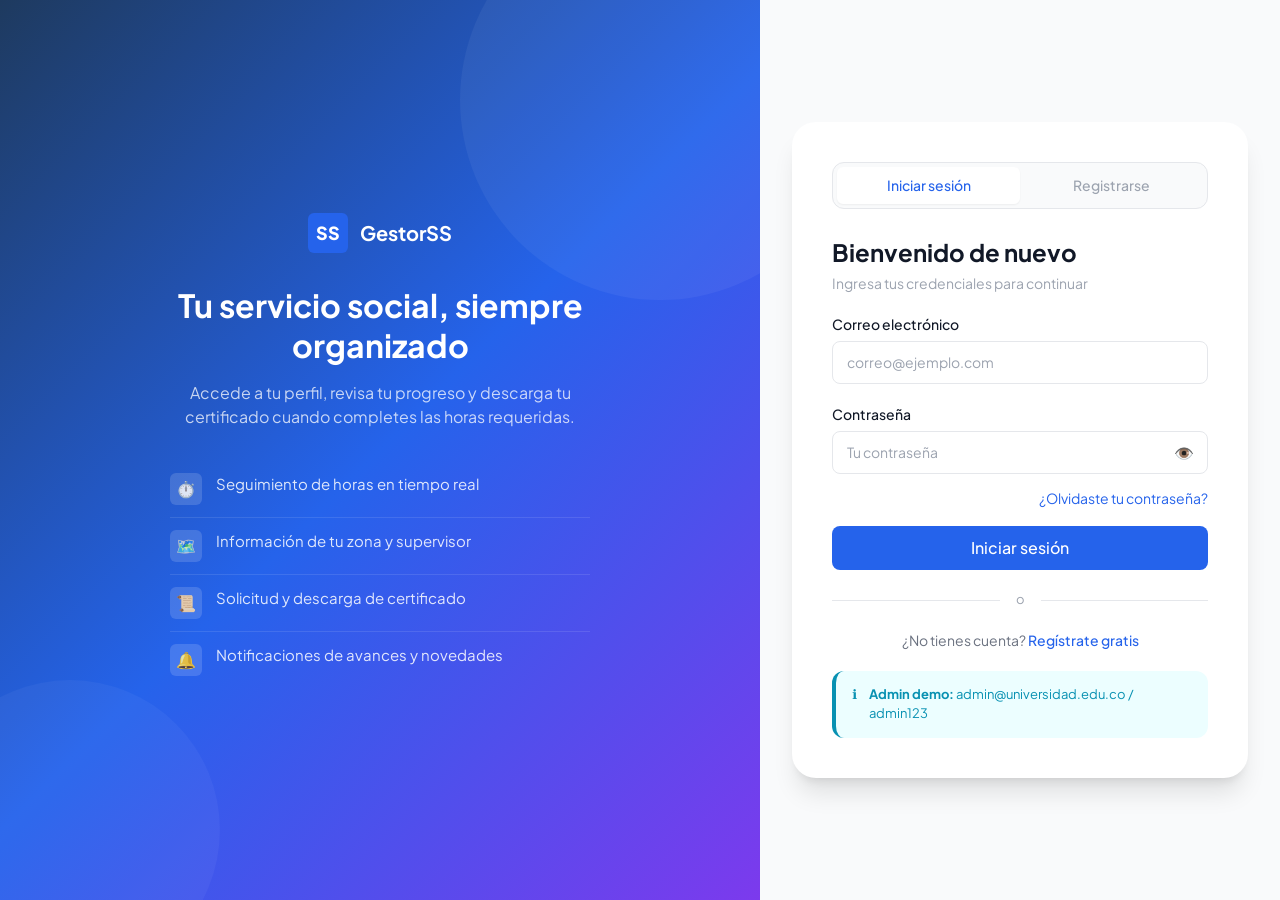
==== admin/index.html @ 43cc5d95 "v1.2" ====
<!DOCTYPE html>
<html lang="es">
<head>
  <meta charset="UTF-8" />
  <meta name="viewport" content="width=device-width, initial-scale=1.0" />
  <title>Administración — GestorSS</title>
  <link rel="preconnect" href="https://fonts.googleapis.com" />
  <link href="https://fonts.googleapis.com/css2?family=Plus+Jakarta+Sans:wght@400;500;600;700;800&display=swap" rel="stylesheet" />
  <link rel="stylesheet" href="../assets/css/styles.css" />
  <style>
    :root { --font: 'Plus Jakarta Sans', system-ui, sans-serif; }
    .sidebar-overlay { position:fixed;inset:0;background:rgba(0,0,0,.5);z-index:199;display:none; }
    .sidebar-overlay.active { display:block; }
    @keyframes slideUp { from{opacity:0;transform:translateY(12px);}to{opacity:1;transform:translateY(0);} }
    .fade-in { animation:slideUp .3s ease both; }
    .action-btns { display:flex;gap:.375rem;flex-wrap:wrap; }
  </style>
</head>
<body>

<div class="loading-overlay" id="loadingOverlay">
  <div style="text-align:center;">
    <div class="spinner spinner-lg" style="margin:0 auto 1rem;"></div>
    <div style="color:var(--text-secondary);font-size:.875rem;">Cargando panel...</div>
  </div>
</div>

<div class="app-layout">

  <!-- SIDEBAR -->
  <aside class="sidebar" id="sidebar">
    <div class="sidebar-brand">
      <div class="sidebar-logo">SS</div>
      <span class="sidebar-brand-name">GestorSS Admin</span>
    </div>
    <nav class="sidebar-nav">
      <div class="nav-section-label">Panel</div>
      <ul>
        <li class="nav-item active" id="nav-dashboard"><a href="#" onclick="showSection('dashboard');return false;"><span class="nav-icon">📊</span>Dashboard</a></li>
        <li class="nav-item" id="nav-students"><a href="#" onclick="showSection('students');return false;"><span class="nav-icon">👥</span>Estudiantes</a></li>
        <li class="nav-item" id="nav-hours"><a href="#" onclick="showSection('hours');return false;"><span class="nav-icon">⏱️</span>Horas de Servicio</a></li>
        <li class="nav-item" id="nav-zones"><a href="#" onclick="showSection('zones');return false;"><span class="nav-icon">🗺️</span>Zonas</a></li>
        <li class="nav-item" id="nav-certificates"><a href="#" onclick="showSection('certificates');return false;"><span class="nav-icon">📜</span>Certificados</a></li>
        <div class="nav-section-label" style="margin-top:.75rem;">Sistema</div>
        <li class="nav-item" id="nav-notifications"><a href="#" onclick="showSection('notifications');return false;"><span class="nav-icon">🔔</span>Notificaciones<span class="notif-badge" id="sidebarNotifBadge" style="position:relative;top:auto;right:auto;margin-left:auto;display:none;"></span></a></li>
        <li class="nav-item"><button onclick="handleLogout()"><span class="nav-icon">🚪</span>Cerrar sesión</button></li>
      </ul>
    </nav>
    <div class="sidebar-footer">
      <div class="sidebar-user">
        <div class="sidebar-avatar" id="sidebarAvatar">A</div>
        <div>
          <div class="sidebar-user-name" id="sidebarName">Admin</div>
          <div class="sidebar-user-role">Administrador</div>
        </div>
      </div>
    </div>
  </aside>
  <div class="sidebar-overlay" id="sidebarOverlay" onclick="closeSidebar()"></div>

  <!-- MAIN -->
  <div class="main-content">
    <header class="topbar">
      <button class="sidebar-toggle" onclick="toggleSidebar()">☰</button>
      <span class="topbar-title" id="topbarTitle">Dashboard</span>
      <div class="topbar-actions">
        <div class="relative" id="notifWrapper">
          <button class="notif-btn" onclick="toggleNotifDropdown()">
            🔔
            <span class="notif-badge hidden" id="topbarNotifBadge">0</span>
          </button>
          <div class="notif-dropdown" id="notifDropdown">
            <div class="notif-header">
              <span style="font-weight:600;">Notificaciones</span>
              <button class="btn btn-ghost btn-sm" onclick="markAllRead()">Marcar leídas</button>
            </div>
            <div class="notif-list" id="notifList"><div class="notif-empty">Cargando...</div></div>
            <div class="notif-footer">
              <a href="#" class="text-sm text-primary" onclick="showSection('notifications');closeNotifDropdown();return false;">Ver todas</a>
            </div>
          </div>
        </div>
        <div style="display:flex;align-items:center;gap:.5rem;">
          <div class="avatar" id="topbarAvatar">A</div>
          <span style="font-size:.875rem;font-weight:500;" id="topbarName">Admin</span>
        </div>
      </div>
    </header>

    <main class="page-content">

      <!-- ═══════════ DASHBOARD ═══════════ -->
      <div id="section-dashboard" class="section-content">
        <div class="page-header fade-in">
          <h1 class="page-title">Dashboard</h1>
          <p class="page-subtitle">Resumen general del sistema de servicio social</p>
        </div>
        <div class="grid-4 fade-in" style="margin-bottom:1.5rem;">
          <div class="stat-card"><div class="stat-icon blue">👥</div><div><div class="stat-value" id="st-total">—</div><div class="stat-label">Estudiantes totales</div></div></div>
          <div class="stat-card"><div class="stat-icon yellow">⏳</div><div><div class="stat-value" id="st-active">—</div><div class="stat-label">En progreso</div></div></div>
          <div class="stat-card"><div class="stat-icon green">✅</div><div><div class="stat-value" id="st-completed">—</div><div class="stat-label">Completados</div></div></div>
          <div class="stat-card"><div class="stat-icon red">📜</div><div><div class="stat-value" id="st-pending">—</div><div class="stat-label">Cert. pendientes</div></div></div>
        </div>
        <div class="grid-2" style="margin-bottom:1.5rem;">
          <div class="stat-card" style="grid-column:1/-1;">
            <div class="stat-icon purple">⏱️</div>
            <div><div class="stat-value" id="st-hours">—</div><div class="stat-label">Total horas registradas en el sistema</div></div>
          </div>
        </div>
        <!-- Recent students -->
        <div class="card fade-in">
          <div class="card-header">
            <span class="card-title">Estudiantes recientes</span>
            <a href="#" class="btn btn-ghost btn-sm" onclick="showSection('students');return false;">Ver todos →</a>
          </div>
          <div class="card-body" style="padding:0;">
            <div class="table-wrapper" style="box-shadow:none;border:none;border-radius:0;">
              <table class="table">
                <thead><tr><th>Nombre</th><th>Código</th><th>Carrera</th><th>Estado</th><th>Progreso</th><th>Acciones</th></tr></thead>
                <tbody id="dashStudentsBody"><tr><td colspan="6" class="table-empty">Cargando...</td></tr></tbody>
              </table>
            </div>
          </div>
        </div>
      </div>

      <!-- ═══════════ STUDENTS ═══════════ -->
      <div id="section-students" class="section-content hidden">
        <div class="page-header" style="display:flex;align-items:flex-start;justify-content:space-between;">
          <div><h1 class="page-title">Estudiantes</h1><p class="page-subtitle">Gestión completa de estudiantes inscritos</p></div>
          <button class="btn btn-primary" onclick="openStudentModal()">+ Nuevo estudiante</button>
        </div>
        <div class="card" style="margin-bottom:1rem;">
          <div class="card-body" style="padding:1rem;">
            <div class="filter-bar">
              <div class="search-input input-group">
                <input type="text" id="studentSearch" class="form-control" placeholder="Buscar por nombre, email, código..." oninput="filterStudents()" />
                <button class="btn btn-secondary" onclick="loadStudents()">🔍</button>
              </div>
              <select class="form-control filter-select" id="studentStatus" onchange="filterStudents()">
                <option value="">Todos los estados</option>
                <option value="active">Activos</option>
                <option value="completed">Completados</option>
                <option value="suspended">Suspendidos</option>
              </select>
            </div>
          </div>
        </div>
        <div class="table-wrapper">
          <table class="table">
            <thead><tr><th>Nombre</th><th>Email</th><th>Código</th><th>Carrera</th><th>Estado</th><th>Progreso</th><th>Zona</th><th>Acciones</th></tr></thead>
            <tbody id="studentsTableBody"><tr><td colspan="8" class="table-empty">Cargando...</td></tr></tbody>
          </table>
        </div>
      </div>

      <!-- ═══════════ HOURS ═══════════ -->
      <div id="section-hours" class="section-content hidden">
        <div class="page-header" style="display:flex;align-items:flex-start;justify-content:space-between;">
          <div><h1 class="page-title">Horas de Servicio</h1><p class="page-subtitle">Registro y gestión de jornadas de servicio social</p></div>
          <button class="btn btn-primary" onclick="openHoursModal()">+ Registrar horas</button>
        </div>
        <div class="card" style="margin-bottom:1rem;">
          <div class="card-body" style="padding:1rem;">
            <div class="filter-bar">
              <select class="form-control filter-select" id="hoursStudentFilter" onchange="loadHours()">
                <option value="">Todos los estudiantes</option>
              </select>
              <input type="date" id="hoursFrom" class="form-control" style="max-width:160px;" onchange="loadHours()" />
              <input type="date" id="hoursTo" class="form-control" style="max-width:160px;" onchange="loadHours()" />
              <button class="btn btn-secondary" onclick="clearHoursFilter()">Limpiar</button>
              <div style="margin-left:auto;font-weight:600;" id="hoursTotalLabel"></div>
            </div>
          </div>
        </div>
        <div class="table-wrapper">
          <table class="table">
            <thead><tr><th>Estudiante</th><th>Fecha</th><th>Horas</th><th>Observación</th><th>Registrado por</th><th>Fecha reg.</th><th>Acciones</th></tr></thead>
            <tbody id="hoursTableBody"><tr><td colspan="7" class="table-empty">Cargando...</td></tr></tbody>
          </table>
        </div>
      </div>

      <!-- ═══════════ ZONES ═══════════ -->
      <div id="section-zones" class="section-content hidden">
        <div class="page-header" style="display:flex;align-items:flex-start;justify-content:space-between;">
          <div><h1 class="page-title">Zonas de Servicio</h1><p class="page-subtitle">Centros de servicio social y asignación de estudiantes</p></div>
          <div style="display:flex;gap:.75rem;">
            <button class="btn btn-secondary" onclick="openAssignZoneModal()">📍 Asignar zona</button>
            <button class="btn btn-primary" onclick="openZoneModal()">+ Nueva zona</button>
          </div>
        </div>
        <div id="zonesGrid" class="grid-2" style="gap:1rem;"></div>
      </div>

      <!-- ═══════════ CERTIFICATES ═══════════ -->
      <div id="section-certificates" class="section-content hidden">
        <div class="page-header">
          <h1 class="page-title">Certificados</h1>
          <p class="page-subtitle">Gestión de solicitudes y carga de certificados</p>
        </div>
        <div class="tabs" style="margin-bottom:1.5rem;">
          <button class="tab-btn active" onclick="switchCertTab('requests',this)">Solicitudes pendientes</button>
          <button class="tab-btn" onclick="switchCertTab('all-requests',this)">Todas las solicitudes</button>
          <button class="tab-btn" onclick="switchCertTab('uploaded',this)">Certificados subidos</button>
        </div>
        <div id="cert-tab-requests" class="cert-tab">
          <div class="table-wrapper">
            <table class="table">
              <thead><tr><th>Estudiante</th><th>Código</th><th>Horas</th><th>Solicitado</th><th>Estado</th><th>Acciones</th></tr></thead>
              <tbody id="pendingCertBody"><tr><td colspan="6" class="table-empty">Cargando...</td></tr></tbody>
            </table>
          </div>
        </div>
        <div id="cert-tab-all-requests" class="cert-tab hidden">
          <div class="table-wrapper">
            <table class="table">
              <thead><tr><th>Estudiante</th><th>Código</th><th>Solicitado</th><th>Estado</th><th>Revisado por</th><th>Notas</th></tr></thead>
              <tbody id="allCertBody"><tr><td colspan="6" class="table-empty">Cargando...</td></tr></tbody>
            </table>
          </div>
        </div>
        <div id="cert-tab-uploaded" class="cert-tab hidden">
          <div style="margin-bottom:1rem;display:flex;justify-content:flex-end;">
            <button class="btn btn-primary" onclick="openUploadCertModal()">⬆ Subir certificado</button>
          </div>
          <div class="table-wrapper">
            <table class="table">
              <thead><tr><th>Estudiante</th><th>Código</th><th>Subido</th><th>Por</th><th>Notas</th><th>Acciones</th></tr></thead>
              <tbody id="uploadedCertBody"><tr><td colspan="6" class="table-empty">Cargando...</td></tr></tbody>
            </table>
          </div>
        </div>
      </div>

      <!-- ═══════════ NOTIFICATIONS ═══════════ -->
      <div id="section-notifications" class="section-content hidden">
        <div class="page-header" style="display:flex;align-items:center;justify-content:space-between;">
          <div><h1 class="page-title">Notificaciones</h1><p class="page-subtitle">Tus alertas y avisos del sistema</p></div>
          <button class="btn btn-secondary" onclick="markAllRead()">✓ Marcar todas leídas</button>
        </div>
        <div class="card"><div class="card-body" style="padding:0;" id="allNotifList"><div class="notif-empty">Cargando...</div></div></div>
      </div>

    </main>
  </div>
</div>

<!-- ═══════════ MODALS ═══════════ -->

<!-- Student Modal -->
<div class="modal-overlay" id="studentModal">
  <div class="modal modal-lg">
    <div class="modal-header">
      <span class="modal-title" id="studentModalTitle">Nuevo estudiante</span>
      <button class="modal-close" onclick="closeModal('studentModal')">✕</button>
    </div>
    <div class="modal-body">
      <form id="studentForm" onsubmit="submitStudentForm(event)">
        <input type="hidden" id="studentId" />
        <div class="grid-2">
          <div class="form-group">
            <label class="form-label">Nombre completo *</label>
            <input type="text" id="stuName" class="form-control" required />
          </div>
          <div class="form-group">
            <label class="form-label">Código de matrícula *</label>
            <input type="text" id="stuCode" class="form-control" required />
          </div>
        </div>
        <div class="form-group">
          <label class="form-label">Correo electrónico *</label>
          <input type="email" id="stuEmail" class="form-control" required />
        </div>
        <div class="form-group">
          <label class="form-label">Contraseña <span id="passHint" style="color:var(--text-muted);font-size:.8125rem;">(requerida)</span></label>
          <input type="password" id="stuPassword" class="form-control" placeholder="Mínimo 6 caracteres" />
        </div>
        <div class="grid-2">
          <div class="form-group">
            <label class="form-label">Carrera *</label>
            <input type="text" id="stuCareer" class="form-control" required />
          </div>
          <div class="form-group">
            <label class="form-label">Semestre</label>
            <select id="stuSemester" class="form-control">
              <option value="1">1</option><option value="2">2</option><option value="3">3</option>
              <option value="4">4</option><option value="5">5</option><option value="6">6</option>
              <option value="7">7</option><option value="8">8</option><option value="9">9</option>
              <option value="10">10</option>
            </select>
          </div>
        </div>
        <div class="grid-2">
          <div class="form-group">
            <label class="form-label">Horas requeridas</label>
            <input type="number" id="stuHours" class="form-control" value="480" min="1" />
          </div>
          <div class="form-group">
            <label class="form-label">Estado</label>
            <select id="stuStatus" class="form-control">
              <option value="active">Activo</option>
              <option value="completed">Completado</option>
              <option value="suspended">Suspendido</option>
            </select>
          </div>
        </div>
        <div class="grid-2">
          <div class="form-group">
            <label class="form-label">Fecha de inicio</label>
            <input type="date" id="stuStartDate" class="form-control" />
          </div>
          <div class="form-group">
            <label class="form-label">Fecha de fin</label>
            <input type="date" id="stuEndDate" class="form-control" />
          </div>
        </div>
      </form>
      <div id="studentFormError" class="alert alert-danger hidden" style="margin-top:.75rem;"></div>
    </div>
    <div class="modal-footer">
      <button class="btn btn-secondary" onclick="closeModal('studentModal')">Cancelar</button>
      <button class="btn btn-primary" onclick="document.getElementById('studentForm').requestSubmit()" id="studentSaveBtn">Guardar</button>
    </div>
  </div>
</div>

<!-- Delete Confirm Modal -->
<div class="modal-overlay" id="confirmModal">
  <div class="modal modal-sm">
    <div class="modal-header">
      <span class="modal-title">Confirmar acción</span>
      <button class="modal-close" onclick="closeModal('confirmModal')">✕</button>
    </div>
    <div class="modal-body">
      <p id="confirmMessage">¿Estás seguro?</p>
    </div>
    <div class="modal-footer">
      <button class="btn btn-secondary" onclick="closeModal('confirmModal')">Cancelar</button>
      <button class="btn btn-danger" id="confirmBtn">Confirmar</button>
    </div>
  </div>
</div>

<!-- Hours Modal -->
<div class="modal-overlay" id="hoursModal">
  <div class="modal">
    <div class="modal-header">
      <span class="modal-title" id="hoursModalTitle">Registrar horas</span>
      <button class="modal-close" onclick="closeModal('hoursModal')">✕</button>
    </div>
    <div class="modal-body">
      <form id="hoursForm" onsubmit="submitHoursForm(event)">
        <input type="hidden" id="hoursId" />
        <div class="form-group">
          <label class="form-label">Estudiante *</label>
          <select id="hoursStudentSel" class="form-control" required></select>
        </div>
        <div class="grid-2">
          <div class="form-group">
            <label class="form-label">Fecha de servicio *</label>
            <input type="date" id="hoursDate" class="form-control" required />
          </div>
          <div class="form-group">
            <label class="form-label">Horas *</label>
            <input type="number" id="hoursAmount" class="form-control" step="0.5" min="0.5" max="24" placeholder="Ej: 8" required />
          </div>
        </div>
        <div class="form-group">
          <label class="form-label">Observación</label>
          <textarea id="hoursObs" class="form-control" rows="3" placeholder="Descripción de las actividades realizadas..."></textarea>
        </div>
      </form>
      <div id="hoursFormError" class="alert alert-danger hidden" style="margin-top:.75rem;"></div>
    </div>
    <div class="modal-footer">
      <button class="btn btn-secondary" onclick="closeModal('hoursModal')">Cancelar</button>
      <button class="btn btn-primary" onclick="document.getElementById('hoursForm').requestSubmit()" id="hoursSaveBtn">Guardar</button>
    </div>
  </div>
</div>

<!-- Zone Modal -->
<div class="modal-overlay" id="zoneModal">
  <div class="modal">
    <div class="modal-header">
      <span class="modal-title" id="zoneModalTitle">Nueva zona</span>
      <button class="modal-close" onclick="closeModal('zoneModal')">✕</button>
    </div>
    <div class="modal-body">
      <form id="zoneForm" onsubmit="submitZoneForm(event)">
        <input type="hidden" id="zoneId" />
        <div class="form-group">
          <label class="form-label">Nombre de la zona *</label>
          <input type="text" id="zoneName" class="form-control" required />
        </div>
        <div class="form-group">
          <label class="form-label">Descripción</label>
          <textarea id="zoneDesc" class="form-control" rows="3"></textarea>
        </div>
        <div class="form-group">
          <label class="form-label">Supervisor</label>
          <input type="text" id="zoneSupervisor" class="form-control" placeholder="Nombre del supervisor responsable" />
        </div>
        <div class="form-group">
          <label class="form-label">Dirección</label>
          <input type="text" id="zoneAddress" class="form-control" />
        </div>
        <div class="form-group">
          <label class="form-label">Estado</label>
          <select id="zoneActive" class="form-control">
            <option value="1">Activa</option>
            <option value="0">Inactiva</option>
          </select>
        </div>
      </form>
    </div>
    <div class="modal-footer">
      <button class="btn btn-secondary" onclick="closeModal('zoneModal')">Cancelar</button>
      <button class="btn btn-primary" onclick="document.getElementById('zoneForm').requestSubmit()">Guardar</button>
    </div>
  </div>
</div>

<!-- Assign Zone Modal -->
<div class="modal-overlay" id="assignZoneModal">
  <div class="modal">
    <div class="modal-header">
      <span class="modal-title">Asignar zona a estudiante</span>
      <button class="modal-close" onclick="closeModal('assignZoneModal')">✕</button>
    </div>
    <div class="modal-body">
      <form id="assignZoneForm" onsubmit="submitAssignZone(event)">
        <div class="form-group">
          <label class="form-label">Estudiante *</label>
          <select id="assignStudentSel" class="form-control" required></select>
        </div>
        <div class="form-group">
          <label class="form-label">Zona *</label>
          <select id="assignZoneSel" class="form-control" required></select>
        </div>
        <div class="form-group">
          <label class="form-label">Notas (opcional)</label>
          <textarea id="assignNotes" class="form-control" rows="2" placeholder="Observaciones sobre la asignación..."></textarea>
        </div>
      </form>
    </div>
    <div class="modal-footer">
      <button class="btn btn-secondary" onclick="closeModal('assignZoneModal')">Cancelar</button>
      <button class="btn btn-primary" onclick="document.getElementById('assignZoneForm').requestSubmit()">Asignar</button>
    </div>
  </div>
</div>

<!-- Upload Certificate Modal -->
<div class="modal-overlay" id="uploadCertModal">
  <div class="modal">
    <div class="modal-header">
      <span class="modal-title">Subir certificado</span>
      <button class="modal-close" onclick="closeModal('uploadCertModal')">✕</button>
    </div>
    <div class="modal-body">
      <form id="uploadCertForm" onsubmit="submitUploadCert(event)">
        <div class="form-group">
          <label class="form-label">Estudiante *</label>
          <select id="uploadCertStudent" class="form-control" required></select>
        </div>
        <div class="form-group">
          <label class="form-label">Solicitud relacionada (opcional)</label>
          <select id="uploadCertRequest" class="form-control">
            <option value="">Sin solicitud</option>
          </select>
        </div>
        <div class="form-group">
          <label class="form-label">Archivo del certificado (PDF) *</label>
          <input type="file" id="uploadCertFile" class="form-control" accept=".pdf,.jpg,.png" required />
          <div class="form-hint">Formatos permitidos: PDF, JPG, PNG. Máximo 10MB.</div>
        </div>
        <div class="form-group">
          <label class="form-label">Notas</label>
          <textarea id="uploadCertNotes" class="form-control" rows="2" placeholder="Observaciones sobre el certificado..."></textarea>
        </div>
      </form>
      <div id="uploadCertError" class="alert alert-danger hidden" style="margin-top:.75rem;"></div>
    </div>
    <div class="modal-footer">
      <button class="btn btn-secondary" onclick="closeModal('uploadCertModal')">Cancelar</button>
      <button class="btn btn-primary" onclick="document.getElementById('uploadCertForm').requestSubmit()" id="uploadCertBtn">Subir certificado</button>
    </div>
  </div>
</div>

<!-- Student Detail Modal (read-only hours) -->
<div class="modal-overlay" id="studentDetailModal">
  <div class="modal modal-lg">
    <div class="modal-header">
      <span class="modal-title" id="detailModalTitle">Detalle del estudiante</span>
      <button class="modal-close" onclick="closeModal('studentDetailModal')">✕</button>
    </div>
    <div class="modal-body" id="studentDetailBody">Cargando...</div>
  </div>
</div>

<!-- TOAST -->
<div class="toast-container" id="toastContainer"></div>

<script src="../assets/js/app.js"></script>
<script>
  // ── State ──
  let allStudents = [];
  let allZones    = [];

  // ── Init ──
  (async function init() {
    const token = localStorage.getItem('ss_token');
    const role  = localStorage.getItem('ss_role');
    if (!token) { window.location.href = '../auth/'; return; }
    if (role !== 'admin') { window.location.href = '../home/'; return; }

    const user = JSON.parse(localStorage.getItem('ss_user') || '{}');
    const initial = (user.full_name || 'A').charAt(0).toUpperCase();
    ['sidebarAvatar','topbarAvatar'].forEach(id => document.getElementById(id).textContent = initial);
    document.getElementById('sidebarName').textContent  = user.full_name || 'Admin';
    document.getElementById('topbarName').textContent   = (user.full_name || '').split(' ')[0] || 'Admin';

    await Promise.all([loadDashboard(), loadStudents(), loadZones()]);
    document.getElementById('loadingOverlay').style.display = 'none';
    setupSSE();
    loadNotifications();
  })();

  // ── Dashboard ──
  async function loadDashboard() {
    const students = await API.get('students');
    allStudents = Array.isArray(students) ? students : [];

    const total     = allStudents.length;
    const active    = allStudents.filter(s => s.status === 'active').length;
    const completed = allStudents.filter(s => s.status === 'completed').length;
    const totalHrs  = allStudents.reduce((a, s) => a + parseFloat(s.completed_hours || 0), 0);

    document.getElementById('st-total').textContent     = total;
    document.getElementById('st-active').textContent    = active;
    document.getElementById('st-completed').textContent = completed;
    document.getElementById('st-hours').textContent     = totalHrs.toFixed(1) + 'h';

    const certRes = await API.get('certificates/requests');
    const pending = Array.isArray(certRes) ? certRes.filter(r => r.status === 'pending').length : 0;
    document.getElementById('st-pending').textContent = pending;

    // Recent students table
    const tbody = document.getElementById('dashStudentsBody');
    const recent = allStudents.slice(0, 8);
    tbody.innerHTML = recent.length
      ? recent.map(s => {
          const pct = s.required_hours > 0 ? Math.min(100, (s.completed_hours / s.required_hours) * 100).toFixed(0) : 0;
          const [cls, lbl] = statusBadge(s.status);
          return `<tr>
            <td><strong>${s.full_name}</strong></td>
            <td style="font-size:.8125rem;color:var(--text-muted);">${s.enrollment_code}</td>
            <td style="font-size:.8125rem;">${s.career}</td>
            <td><span class="badge ${cls}">${lbl}</span></td>
            <td style="min-width:120px;">
              <div style="display:flex;align-items:center;gap:.5rem;">
                <div class="progress-wrap" style="flex:1;height:6px;"><div class="progress-bar ${pct>=100?'success':''}" style="width:${pct}%;"></div></div>
                <span style="font-size:.75rem;color:var(--text-muted);white-space:nowrap;">${pct}%</span>
              </div>
            </td>
            <td>
              <div class="action-btns">
                <button class="btn btn-secondary btn-sm" onclick="viewStudentDetail(${s.student_id})">Ver</button>
                <button class="btn btn-primary btn-sm" onclick="openStudentModal(${JSON.stringify(s).replace(/"/g,'&quot;')})">✏️</button>
              </div>
            </td>
          </tr>`;
        }).join('')
      : '<tr><td colspan="6" class="table-empty">Sin estudiantes registrados</td></tr>';
  }

  // ── Students ──
  async function loadStudents() {
    const res = await API.get('students');
    allStudents = Array.isArray(res) ? res : [];
    renderStudentsTable(allStudents);
    populateStudentSelects();
  }

  function filterStudents() {
    const q      = document.getElementById('studentSearch')?.value.toLowerCase() || '';
    const status = document.getElementById('studentStatus')?.value || '';
    const filtered = allStudents.filter(s =>
      (!q || s.full_name.toLowerCase().includes(q) || s.email.toLowerCase().includes(q) || s.enrollment_code.toLowerCase().includes(q) || s.career.toLowerCase().includes(q)) &&
      (!status || s.status === status)
    );
    renderStudentsTable(filtered);
  }

  function renderStudentsTable(list) {
    const tbody = document.getElementById('studentsTableBody');
    if (!tbody) return;
    tbody.innerHTML = list.length
      ? list.map(s => {
          const pct = s.required_hours > 0 ? Math.min(100, (s.completed_hours / s.required_hours) * 100).toFixed(0) : 0;
          const [cls, lbl] = statusBadge(s.status);
          return `<tr>
            <td><strong>${s.full_name}</strong><br><span style="font-size:.75rem;color:var(--text-muted);">${s.email}</span></td>
            <td style="font-size:.8125rem;">${s.enrollment_code}</td>
            <td style="font-size:.8125rem;max-width:150px;">${s.career}</td>
            <td><span class="badge ${cls}">${lbl}</span></td>
            <td style="min-width:120px;">
              <div style="display:flex;align-items:center;gap:.5rem;">
                <div class="progress-wrap" style="flex:1;height:6px;"><div class="progress-bar ${pct>=100?'success':''}" style="width:${pct}%;"></div></div>
                <span style="font-size:.75rem;color:var(--text-muted);white-space:nowrap;">${parseFloat(s.completed_hours||0)}/${s.required_hours}h</span>
              </div>
            </td>
            <td style="font-size:.8125rem;color:var(--text-muted);">${s.zone_name || '—'}</td>
            <td>
              <div class="action-btns">
                <button class="btn btn-ghost btn-sm" onclick="viewStudentDetail(${s.student_id})">👁</button>
                <button class="btn btn-secondary btn-sm" onclick="openStudentModal(${JSON.stringify(s).replace(/"/g,'&quot;')})">✏️</button>
                <button class="btn btn-danger btn-sm" onclick="confirmDeleteStudent(${s.student_id},'${s.full_name}')">🗑</button>
              </div>
            </td>
          </tr>`;
        }).join('')
      : '<tr><td colspan="8" class="table-empty">Sin resultados</td></tr>';
  }

  function openStudentModal(student) {
    document.getElementById('studentId').value      = student?.student_id || '';
    document.getElementById('stuName').value        = student?.full_name || '';
    document.getElementById('stuEmail').value       = student?.email || '';
    document.getElementById('stuCode').value        = student?.enrollment_code || '';
    document.getElementById('stuCareer').value      = student?.career || '';
    document.getElementById('stuSemester').value    = student?.semester || 1;
    document.getElementById('stuHours').value       = student?.required_hours || 480;
    document.getElementById('stuStatus').value      = student?.status || 'active';
    document.getElementById('stuStartDate').value   = student?.start_date || '';
    document.getElementById('stuEndDate').value     = student?.end_date || '';
    document.getElementById('stuPassword').value    = '';
    document.getElementById('passHint').textContent = student ? '(dejar vacío para no cambiar)' : '(requerida)';
    document.getElementById('studentModalTitle').textContent = student ? 'Editar estudiante' : 'Nuevo estudiante';
    document.getElementById('studentFormError').classList.add('hidden');
    openModal('studentModal');
  }

  async function submitStudentForm(e) {
    e.preventDefault();
    const errEl = document.getElementById('studentFormError');
    errEl.classList.add('hidden');
    const id = document.getElementById('studentId').value;
    const payload = {
      full_name: document.getElementById('stuName').value.trim(),
      email: document.getElementById('stuEmail').value.trim(),
      enrollment_code: document.getElementById('stuCode').value.trim(),
      career: document.getElementById('stuCareer').value.trim(),
      semester: parseInt(document.getElementById('stuSemester').value),
      required_hours: parseInt(document.getElementById('stuHours').value),
      status: document.getElementById('stuStatus').value,
      start_date: document.getElementById('stuStartDate').value || undefined,
      end_date: document.getElementById('stuEndDate').value || undefined,
    };
    const pass = document.getElementById('stuPassword').value;
    if (!id && !pass) { errEl.innerHTML = '⚠️ La contraseña es requerida para nuevos estudiantes.'; errEl.classList.remove('hidden'); return; }
    if (pass) payload.password = pass;

    const btn = document.getElementById('studentSaveBtn');
    btn.disabled = true; btn.textContent = 'Guardando...';
    const res = id ? await API.put('students/' + id, payload) : await API.post('students', payload);
    btn.disabled = false; btn.textContent = 'Guardar';

    if (res.error) { errEl.innerHTML = '⚠️ ' + res.error; errEl.classList.remove('hidden'); return; }
    showToast('Éxito', id ? 'Estudiante actualizado.' : 'Estudiante creado.', 'success');
    closeModal('studentModal');
    loadStudents();
    loadDashboard();
  }

  function confirmDeleteStudent(id, name) {
    document.getElementById('confirmMessage').innerHTML = `¿Eliminar al estudiante <strong>${name}</strong>? Esta acción es irreversible y eliminará todos sus datos.`;
    document.getElementById('confirmBtn').onclick = async () => {
      const res = await API.delete('students/' + id);
      if (res.error) { showToast('Error', res.error, 'error'); return; }
      showToast('Eliminado', 'Estudiante eliminado correctamente.', 'success');
      closeModal('confirmModal');
      loadStudents();
      loadDashboard();
    };
    openModal('confirmModal');
  }

  async function viewStudentDetail(studentId) {
    document.getElementById('studentDetailBody').innerHTML = '<div style="text-align:center;padding:2rem;"><div class="spinner spinner-lg" style="margin:0 auto;"></div></div>';
    openModal('studentDetailModal');
    const [s, hours] = await Promise.all([
      API.get('students/' + studentId),
      API.get('hours?student_id=' + studentId),
    ]);
    const pct = s.required_hours > 0 ? Math.min(100, (s.completed_hours / s.required_hours) * 100).toFixed(1) : 0;
    const [cls, lbl] = statusBadge(s.status);
    document.getElementById('detailModalTitle').textContent = s.full_name;
    const hoursRows = (Array.isArray(hours) ? hours : []).slice(0, 10).map(h =>
      `<tr><td>${formatDate(h.service_date)}</td><td>${parseFloat(h.hours)}h</td><td style="font-size:.8125rem;">${h.observation||'—'}</td></tr>`).join('') ||
      '<tr><td colspan="3" class="table-empty">Sin registros</td></tr>';
    document.getElementById('studentDetailBody').innerHTML = `
      <div class="grid-2" style="margin-bottom:1.25rem;">
        <div><div style="font-size:.75rem;color:var(--text-muted);">Email</div><div style="font-weight:500;">${s.email}</div></div>
        <div><div style="font-size:.75rem;color:var(--text-muted);">Código</div><div style="font-weight:500;">${s.enrollment_code}</div></div>
        <div><div style="font-size:.75rem;color:var(--text-muted);">Carrera</div><div style="font-weight:500;">${s.career}</div></div>
        <div><div style="font-size:.75rem;color:var(--text-muted);">Estado</div><span class="badge ${cls}">${lbl}</span></div>
      </div>
      <div style="margin-bottom:1.25rem;">
        <div class="progress-label"><span>${s.completed_hours}h completadas</span><span>de ${s.required_hours}h (${pct}%)</span></div>
        <div class="progress-wrap"><div class="progress-bar ${pct>=100?'success':''}" style="width:${pct}%;"></div></div>
      </div>
      ${s.current_zone ? `<div class="alert alert-info" style="margin-bottom:1rem;font-size:.875rem;">📍 Zona: <strong>${s.current_zone.zone_name}</strong> — ${s.current_zone.supervisor||''}</div>` : ''}
      <div style="font-weight:600;margin-bottom:.75rem;font-size:.9375rem;">Últimas jornadas</div>
      <div class="table-wrapper" style="max-height:200px;overflow-y:auto;">
        <table class="table"><thead><tr><th>Fecha</th><th>Horas</th><th>Obs.</th></tr></thead>
        <tbody>${hoursRows}</tbody></table>
      </div>`;
  }

  // ── Hours ──
  async function loadHours() {
    const studentId = document.getElementById('hoursStudentFilter')?.value || '';
    const from      = document.getElementById('hoursFrom')?.value || '';
    const to        = document.getElementById('hoursTo')?.value || '';
    let url = 'hours';
    const p = [];
    if (studentId) p.push('student_id=' + studentId);
    if (from) p.push('from=' + from);
    if (to)   p.push('to=' + to);
    if (p.length) url += '?' + p.join('&');

    const res = await API.get(url);
    const rows = Array.isArray(res) ? res : [];
    const tbody = document.getElementById('hoursTableBody');
    tbody.innerHTML = rows.length
      ? rows.map(h => `<tr>
          <td><strong>${h.student_name||'—'}</strong><br><span style="font-size:.75rem;color:var(--text-muted);">${h.enrollment_code||''}</span></td>
          <td>${formatDate(h.service_date)}</td>
          <td><span class="badge badge-primary">${parseFloat(h.hours)}h</span></td>
          <td style="max-width:200px;font-size:.8125rem;">${h.observation||'—'}</td>
          <td style="font-size:.8125rem;">${h.admin_name||'—'}</td>
          <td style="font-size:.75rem;color:var(--text-muted);">${formatDateTime(h.created_at)}</td>
          <td>
            <div class="action-btns">
              <button class="btn btn-secondary btn-sm" onclick="openHoursModal(${JSON.stringify(h).replace(/"/g,'&quot;')})">✏️</button>
              <button class="btn btn-danger btn-sm" onclick="confirmDeleteHours(${h.id})">🗑</button>
            </div>
          </td>
        </tr>`).join('')
      : '<tr><td colspan="7" class="table-empty">Sin registros de horas</td></tr>';

    const total = rows.reduce((a, h) => a + parseFloat(h.hours || 0), 0);
    const lbl = document.getElementById('hoursTotalLabel');
    if (lbl) lbl.innerHTML = `Total: <span style="color:var(--primary)">${total.toFixed(1)}h</span>`;
  }

  function clearHoursFilter() {
    ['hoursStudentFilter','hoursFrom','hoursTo'].forEach(id => { const el = document.getElementById(id); if (el) el.value = ''; });
    loadHours();
  }

  function openHoursModal(h) {
    document.getElementById('hoursId').value          = h?.id || '';
    document.getElementById('hoursStudentSel').value  = h?.student_id || '';
    document.getElementById('hoursDate').value        = h?.service_date || new Date().toISOString().split('T')[0];
    document.getElementById('hoursAmount').value      = h ? parseFloat(h.hours) : '';
    document.getElementById('hoursObs').value         = h?.observation || '';
    document.getElementById('hoursModalTitle').textContent = h ? 'Editar horas' : 'Registrar horas';
    document.getElementById('hoursFormError').classList.add('hidden');
    openModal('hoursModal');
  }

  async function submitHoursForm(e) {
    e.preventDefault();
    const id = document.getElementById('hoursId').value;
    const errEl = document.getElementById('hoursFormError');
    errEl.classList.add('hidden');
    const payload = {
      student_id:   parseInt(document.getElementById('hoursStudentSel').value),
      service_date: document.getElementById('hoursDate').value,
      hours:        parseFloat(document.getElementById('hoursAmount').value),
      observation:  document.getElementById('hoursObs').value.trim(),
    };
    if (!payload.student_id || !payload.service_date || !payload.hours) {
      errEl.innerHTML = '⚠️ Completa todos los campos requeridos.'; errEl.classList.remove('hidden'); return;
    }
    const btn = document.getElementById('hoursSaveBtn');
    btn.disabled = true; btn.textContent = 'Guardando...';
    const res = id ? await API.put('hours/' + id, payload) : await API.post('hours', payload);
    btn.disabled = false; btn.textContent = 'Guardar';
    if (res.error) { errEl.innerHTML = '⚠️ ' + res.error; errEl.classList.remove('hidden'); return; }
    showToast('Éxito', id ? 'Horas actualizadas.' : 'Horas registradas.', 'success');
    closeModal('hoursModal');
    loadHours();
    loadDashboard();
  }

  function confirmDeleteHours(id) {
    document.getElementById('confirmMessage').innerHTML = '¿Eliminar este registro de horas?';
    document.getElementById('confirmBtn').onclick = async () => {
      const res = await API.delete('hours/' + id);
      if (res.error) { showToast('Error', res.error, 'error'); return; }
      showToast('Eliminado', 'Registro eliminado.', 'success');
      closeModal('confirmModal');
      loadHours();
      loadDashboard();
    };
    openModal('confirmModal');
  }

  // ── Zones ──
  async function loadZones() {
    const res = await API.get('zones?all=1');
    allZones = Array.isArray(res) ? res : [];
    renderZonesGrid();
    populateZoneSelects();
  }

  function renderZonesGrid() {
    const grid = document.getElementById('zonesGrid');
    if (!grid) return;
    grid.innerHTML = allZones.length
      ? allZones.map(z => `
          <div class="card zone-card">
            <div class="zone-header">
              <div class="zone-info">
                <h4>${z.name}</h4>
                <p>📍 ${z.address || '—'}</p>
              </div>
              <span class="badge ${z.active ? 'badge-success' : 'badge-gray'}">${z.active ? 'Activa' : 'Inactiva'}</span>
            </div>
            <p style="font-size:.875rem;color:var(--text-secondary);margin-bottom:1rem;">${z.description || ''}</p>
            <div style="display:flex;align-items:center;justify-content:space-between;">
              <div style="font-size:.8125rem;color:var(--text-muted);">👤 ${z.supervisor || 'Sin supervisor'}</div>
              <div class="action-btns">
                <button class="btn btn-secondary btn-sm" onclick="openZoneModal(${JSON.stringify(z).replace(/"/g,'&quot;')})">✏️ Editar</button>
              </div>
            </div>
          </div>`).join('')
      : '<div class="empty-state" style="grid-column:1/-1;"><div class="empty-icon">🗺️</div><div class="empty-title">Sin zonas registradas</div></div>';
  }

  function openZoneModal(z) {
    document.getElementById('zoneId').value         = z?.id || '';
    document.getElementById('zoneName').value       = z?.name || '';
    document.getElementById('zoneDesc').value       = z?.description || '';
    document.getElementById('zoneSupervisor').value = z?.supervisor || '';
    document.getElementById('zoneAddress').value    = z?.address || '';
    document.getElementById('zoneActive').value     = z?.active !== undefined ? String(z.active) : '1';
    document.getElementById('zoneModalTitle').textContent = z ? 'Editar zona' : 'Nueva zona';
    openModal('zoneModal');
  }

  async function submitZoneForm(e) {
    e.preventDefault();
    const id = document.getElementById('zoneId').value;
    const payload = {
      name:        document.getElementById('zoneName').value.trim(),
      description: document.getElementById('zoneDesc').value.trim(),
      supervisor:  document.getElementById('zoneSupervisor').value.trim(),
      address:     document.getElementById('zoneAddress').value.trim(),
      active:      parseInt(document.getElementById('zoneActive').value),
    };
    const res = id ? await API.put('zones/' + id, payload) : await API.post('zones', payload);
    if (res.error) { showToast('Error', res.error, 'error'); return; }
    showToast('Éxito', id ? 'Zona actualizada.' : 'Zona creada.', 'success');
    closeModal('zoneModal');
    loadZones();
  }

  async function openAssignZoneModal() {
    populateStudentSelects();
    populateZoneSelects();
    document.getElementById('assignNotes').value = '';
    openModal('assignZoneModal');
  }

  async function submitAssignZone(e) {
    e.preventDefault();
    const payload = {
      student_id: parseInt(document.getElementById('assignStudentSel').value),
      zone_id:    parseInt(document.getElementById('assignZoneSel').value),
      notes:      document.getElementById('assignNotes').value.trim(),
    };
    if (!payload.student_id || !payload.zone_id) { showToast('Error', 'Selecciona estudiante y zona.', 'error'); return; }
    const res = await API.post('zones/assign', payload);
    if (res.error) { showToast('Error', res.error, 'error'); return; }
    showToast('Éxito', 'Zona asignada correctamente.', 'success');
    closeModal('assignZoneModal');
    loadStudents();
  }

  // ── Certificates ──
  async function loadCertificates() {
    const [reqRes, certRes] = await Promise.all([API.get('certificates/requests'), API.get('certificates')]);
    const requests = Array.isArray(reqRes) ? reqRes : [];
    const certs    = Array.isArray(certRes) ? certRes : [];

    // Pending requests
    const pending = requests.filter(r => r.status === 'pending');
    const pendingBody = document.getElementById('pendingCertBody');
    pendingBody.innerHTML = pending.length
      ? pending.map(r => `<tr>
          <td><strong>${r.student_name||'—'}</strong></td>
          <td style="font-size:.8125rem;">${r.enrollment_code||'—'}</td>
          <td>${parseFloat(r.completed_hours||0)}/${r.required_hours}h</td>
          <td style="font-size:.8125rem;">${formatDate(r.requested_at)}</td>
          <td><span class="badge badge-warning">Pendiente</span></td>
          <td>
            <div class="action-btns">
              <button class="btn btn-success btn-sm" onclick="processCertRequest(${r.id},'approve')">✓ Aprobar</button>
              <button class="btn btn-danger btn-sm" onclick="processCertRequest(${r.id},'reject')">✕ Rechazar</button>
              <button class="btn btn-primary btn-sm" onclick="openUploadCertModal(${r.student_id},${r.id})">⬆ Subir</button>
            </div>
          </td>
        </tr>`).join('')
      : '<tr><td colspan="6" class="table-empty">Sin solicitudes pendientes</td></tr>';

    // All requests
    const allBody = document.getElementById('allCertBody');
    allBody.innerHTML = requests.length
      ? requests.map(r => {
          const [cls, lbl] = { pending:['badge-warning','Pendiente'], approved:['badge-success','Aprobado'], rejected:['badge-danger','Rechazado'] }[r.status] || ['badge-gray', r.status];
          return `<tr>
            <td><strong>${r.student_name||'—'}</strong></td>
            <td style="font-size:.8125rem;">${r.enrollment_code||'—'}</td>
            <td style="font-size:.8125rem;">${formatDate(r.requested_at)}</td>
            <td><span class="badge ${cls}">${lbl}</span></td>
            <td style="font-size:.8125rem;">${r.reviewed_by_name||'—'}</td>
            <td style="font-size:.8125rem;color:var(--text-muted);">${r.notes||'—'}</td>
          </tr>`;
        }).join('')
      : '<tr><td colspan="6" class="table-empty">Sin solicitudes</td></tr>';

    // Uploaded certs
    const uplBody = document.getElementById('uploadedCertBody');
    uplBody.innerHTML = certs.length
      ? certs.map(c => `<tr>
          <td><strong>${c.student_name||'—'}</strong></td>
          <td style="font-size:.8125rem;">${c.enrollment_code||'—'}</td>
          <td style="font-size:.8125rem;">${formatDate(c.uploaded_at)}</td>
          <td style="font-size:.8125rem;">${c.uploaded_by_name||'—'}</td>
          <td style="font-size:.8125rem;color:var(--text-muted);">${c.notes||'—'}</td>
          <td>
            <a href="../${c.file_path}" target="_blank" class="btn btn-primary btn-sm">⬇ Ver</a>
          </td>
        </tr>`).join('')
      : '<tr><td colspan="6" class="table-empty">Sin certificados</td></tr>';
  }

  async function processCertRequest(id, action) {
    const notes = action === 'reject' ? prompt('Motivo del rechazo (opcional):') || '' : '';
    const res = await API.put('certificates/' + action, { request_id: id, notes });
    if (res.error) { showToast('Error', res.error, 'error'); return; }
    showToast('Éxito', action === 'approve' ? 'Solicitud aprobada.' : 'Solicitud rechazada.', 'success');
    loadCertificates();
    loadDashboard();
  }

  function switchCertTab(tab, btn) {
    document.querySelectorAll('.cert-tab').forEach(t => t.classList.add('hidden'));
    document.querySelectorAll('#section-certificates .tab-btn').forEach(b => b.classList.remove('active'));
    document.getElementById('cert-tab-' + tab).classList.remove('hidden');
    btn.classList.add('active');
  }

  async function openUploadCertModal(studentId, requestId) {
    populateStudentSelects();
    document.getElementById('uploadCertFile').value   = '';
    document.getElementById('uploadCertNotes').value  = '';
    document.getElementById('uploadCertError').classList.add('hidden');

    // Populate request selector
    const reqRes = await API.get('certificates/requests');
    const requests = Array.isArray(reqRes) ? reqRes.filter(r => r.status === 'pending') : [];
    const reqSel = document.getElementById('uploadCertRequest');
    reqSel.innerHTML = '<option value="">Sin solicitud</option>' +
      requests.map(r => `<option value="${r.id}" ${r.id == requestId ? 'selected':''}>${r.student_name} — Solicitado ${formatDate(r.requested_at)}</option>`).join('');

    if (studentId) document.getElementById('uploadCertStudent').value = studentId;
    openModal('uploadCertModal');
  }

  async function submitUploadCert(e) {
    e.preventDefault();
    const errEl = document.getElementById('uploadCertError');
    errEl.classList.add('hidden');
    const studentId = document.getElementById('uploadCertStudent').value;
    const requestId = document.getElementById('uploadCertRequest').value;
    const file      = document.getElementById('uploadCertFile').files[0];
    const notes     = document.getElementById('uploadCertNotes').value.trim();

    if (!studentId || !file) { errEl.innerHTML = '⚠️ Selecciona estudiante y archivo.'; errEl.classList.remove('hidden'); return; }

    const btn = document.getElementById('uploadCertBtn');
    btn.disabled = true; btn.textContent = 'Subiendo...';

    const reader = new FileReader();
    reader.onload = async (ev) => {
      const payload = { student_id: studentId, file_base64: ev.target.result, notes };
      if (requestId) payload.request_id = requestId;
      const res = await API.post('certificates/upload', payload);
      btn.disabled = false; btn.textContent = 'Subir certificado';
      if (res.error) { errEl.innerHTML = '⚠️ ' + res.error; errEl.classList.remove('hidden'); return; }
      showToast('Éxito', 'Certificado subido correctamente.', 'success');
      closeModal('uploadCertModal');
      loadCertificates();
    };
    reader.readAsDataURL(file);
  }

  // ── Notifications ──
  async function loadNotifications() {
    const res = await API.get('notifications');
    const items = res.items || [];
    const unread = res.unread_count || 0;

    const b1 = document.getElementById('topbarNotifBadge');
    const b2 = document.getElementById('sidebarNotifBadge');
    if (unread > 0) { b1.textContent = unread > 9 ? '9+' : unread; b1.classList.remove('hidden'); b2.textContent = unread; b2.style.display = 'flex'; }
    else { b1.classList.add('hidden'); b2.style.display = 'none'; }

    const dropdown = document.getElementById('notifList');
    dropdown.innerHTML = items.length
      ? items.slice(0, 5).map(n => renderNotifItem(n)).join('')
      : '<div class="notif-empty">Sin notificaciones</div>';

    const full = document.getElementById('allNotifList');
    if (full) {
      full.innerHTML = items.length
        ? items.map(n => renderNotifItem(n, true)).join('')
        : '<div class="notif-empty" style="padding:3rem;">Sin notificaciones</div>';
    }
  }

  function renderNotifItem(n, full = false) {
    const isUnread = !n.read_at;
    return `<div class="notif-item ${isUnread ? 'unread' : ''}" onclick="markRead(${n.id},this)">
      <div class="notif-dot ${isUnread ? '' : 'read'}"></div>
      <div style="flex:1;">
        <div class="notif-text">${n.title}</div>
        <div class="notif-time">${full ? n.message + '<br>' : ''}${formatRelativeTime(n.created_at)}</div>
      </div>
    </div>`;
  }

  async function markRead(id, el) {
    await API.put('notifications/' + id + '/read', {});
    el.classList.remove('unread');
    el.querySelector('.notif-dot').classList.add('read');
    loadNotifications();
  }

  async function markAllRead() {
    await API.put('notifications/read-all', {});
    showToast('Listo', 'Notificaciones marcadas como leídas.', 'success');
    loadNotifications();
  }

  // ── SSE ──
  function setupSSE() {
    const token = localStorage.getItem('ss_token');
    const es = new EventSource('../api/sse?token=' + token);
    es.addEventListener('stats_updated', e => {
      const d = JSON.parse(e.data);
      document.getElementById('st-total').textContent     = d.total_students || '—';
      document.getElementById('st-active').textContent    = d.active_students || '—';
      document.getElementById('st-completed').textContent = d.completed_students || '—';
      document.getElementById('st-pending').textContent   = d.pending_certificates || '—';
      document.getElementById('st-hours').textContent     = (d.total_hours || 0) + 'h';
    });
    es.onerror = () => { es.close(); setTimeout(setupSSE, 10000); };
  }

  // ── Helpers ──
  function populateStudentSelects() {
    const selects = ['hoursStudentSel','hoursStudentFilter','assignStudentSel','uploadCertStudent'];
    selects.forEach(id => {
      const el = document.getElementById(id);
      if (!el) return;
      const isFilter = id === 'hoursStudentFilter';
      el.innerHTML = (isFilter ? '<option value="">Todos los estudiantes</option>' : '<option value="">Seleccionar...</option>') +
        allStudents.map(s => `<option value="${s.student_id}">${s.full_name} (${s.enrollment_code})</option>`).join('');
    });
  }

  function populateZoneSelects() {
    const el = document.getElementById('assignZoneSel');
    if (!el) return;
    el.innerHTML = '<option value="">Seleccionar...</option>' +
      allZones.filter(z => z.active).map(z => `<option value="${z.id}">${z.name}</option>`).join('');
  }

  function statusBadge(status) {
    return { active: ['badge-warning','En progreso'], completed: ['badge-success','Completado'], suspended: ['badge-danger','Suspendido'] }[status] || ['badge-gray', status];
  }

  // ── Navigation ──
  const sectionTitles = { dashboard:'Dashboard', students:'Estudiantes', hours:'Horas de Servicio', zones:'Zonas', certificates:'Certificados', notifications:'Notificaciones' };
  function showSection(name) {
    document.querySelectorAll('.section-content').forEach(s => s.classList.add('hidden'));
    document.querySelectorAll('.nav-item').forEach(n => n.classList.remove('active'));
    document.getElementById('section-' + name)?.classList.remove('hidden');
    document.getElementById('nav-' + name)?.classList.add('active');
    document.getElementById('topbarTitle').textContent = sectionTitles[name] || name;
    closeSidebar();
    if (name === 'hours')        loadHours();
    if (name === 'zones')        loadZones();
    if (name === 'certificates') loadCertificates();
    if (name === 'notifications') loadNotifications();
  }

  function toggleSidebar() {
    document.getElementById('sidebar').classList.toggle('open');
    document.getElementById('sidebarOverlay').classList.toggle('active');
  }
  function closeSidebar() {
    document.getElementById('sidebar').classList.remove('open');
    document.getElementById('sidebarOverlay').classList.remove('active');
  }
  function toggleNotifDropdown() { document.getElementById('notifDropdown').classList.toggle('open'); }
  function closeNotifDropdown()  { document.getElementById('notifDropdown').classList.remove('open'); }
  document.addEventListener('click', e => { if (!document.getElementById('notifWrapper').contains(e.target)) closeNotifDropdown(); });

  function handleLogout() {
    localStorage.removeItem('ss_token');
    localStorage.removeItem('ss_role');
    localStorage.removeItem('ss_user');
    window.location.href = '../auth/';
  }
</script>
</body>
</html>
---- assets/css/styles.css ----
/* ================================================================
   Sistema de Gestión de Horas de Servicio Social
   styles.css — Hoja de estilos universal
   ================================================================ */

/* ── Custom Properties ── */
:root {
  --primary:       #2563eb;
  --primary-dark:  #1d4ed8;
  --primary-light: #eff6ff;
  --secondary:     #7c3aed;
  --success:       #16a34a;
  --success-light: #f0fdf4;
  --warning:       #d97706;
  --warning-light: #fffbeb;
  --danger:        #dc2626;
  --danger-light:  #fef2f2;
  --info:          #0891b2;
  --info-light:    #ecfeff;

  --text-primary:   #111827;
  --text-secondary: #6b7280;
  --text-muted:     #9ca3af;

  --bg:             #f9fafb;
  --bg-white:       #ffffff;
  --border:         #e5e7eb;
  --border-focus:   #2563eb;

  --shadow-sm:  0 1px 2px 0 rgb(0 0 0 / .05);
  --shadow:     0 1px 3px 0 rgb(0 0 0 / .1), 0 1px 2px -1px rgb(0 0 0 / .1);
  --shadow-md:  0 4px 6px -1px rgb(0 0 0 / .1), 0 2px 4px -2px rgb(0 0 0 / .1);
  --shadow-lg:  0 10px 15px -3px rgb(0 0 0 / .1), 0 4px 6px -4px rgb(0 0 0 / .1);
  --shadow-xl:  0 20px 25px -5px rgb(0 0 0 / .1), 0 8px 10px -6px rgb(0 0 0 / .1);

  --radius-sm:  .375rem;
  --radius:     .5rem;
  --radius-md:  .75rem;
  --radius-lg:  1rem;
  --radius-xl:  1.5rem;
  --radius-full: 9999px;

  --transition: all .2s ease;
  --font: 'Inter', system-ui, -apple-system, sans-serif;
  --sidebar-w: 260px;
  --header-h: 64px;
}

/* ── Reset ── */
*, *::before, *::after { box-sizing: border-box; margin: 0; padding: 0; }
html { scroll-behavior: smooth; }
body { font-family: var(--font); background: var(--bg); color: var(--text-primary); line-height: 1.5; -webkit-font-smoothing: antialiased; }
a { color: inherit; text-decoration: none; }
img { max-width: 100%; display: block; }
input, textarea, select, button { font: inherit; }
button { cursor: pointer; }
ul { list-style: none; }

/* ── Typography ── */
h1 { font-size: 2.25rem; font-weight: 700; line-height: 1.2; }
h2 { font-size: 1.875rem; font-weight: 700; line-height: 1.25; }
h3 { font-size: 1.5rem; font-weight: 600; line-height: 1.3; }
h4 { font-size: 1.25rem; font-weight: 600; line-height: 1.4; }
h5 { font-size: 1.125rem; font-weight: 600; }
h6 { font-size: 1rem; font-weight: 600; }
p  { color: var(--text-secondary); }
small { font-size: .875rem; }

/* ================================================================
   UTILITIES
   ================================================================ */
.container { max-width: 1200px; margin: 0 auto; padding: 0 1.5rem; }
.text-center { text-align: center; }
.text-right  { text-align: right; }
.flex  { display: flex; }
.flex-1 { flex: 1; }
.grid  { display: grid; }
.hidden { display: none !important; }
.gap-1 { gap: .25rem; }
.gap-2 { gap: .5rem; }
.gap-3 { gap: .75rem; }
.gap-4 { gap: 1rem; }
.gap-6 { gap: 1.5rem; }
.gap-8 { gap: 2rem; }
.items-center   { align-items: center; }
.items-start    { align-items: flex-start; }
.justify-between{ justify-content: space-between; }
.justify-center { justify-content: center; }
.justify-end    { justify-content: flex-end; }
.flex-col { flex-direction: column; }
.flex-wrap { flex-wrap: wrap; }
.w-full { width: 100%; }
.relative { position: relative; }
.mt-1 { margin-top: .25rem; }
.mt-2 { margin-top: .5rem; }
.mt-3 { margin-top: .75rem; }
.mt-4 { margin-top: 1rem; }
.mt-6 { margin-top: 1.5rem; }
.mb-1 { margin-bottom: .25rem; }
.mb-2 { margin-bottom: .5rem; }
.mb-4 { margin-bottom: 1rem; }
.mb-6 { margin-bottom: 1.5rem; }
.p-4  { padding: 1rem; }
.p-6  { padding: 1.5rem; }
.font-bold   { font-weight: 700; }
.font-medium { font-weight: 500; }
.text-sm  { font-size: .875rem; }
.text-xs  { font-size: .75rem; }
.text-lg  { font-size: 1.125rem; }
.text-xl  { font-size: 1.25rem; }
.text-2xl { font-size: 1.5rem; }
.text-3xl { font-size: 1.875rem; }
.opacity-0 { opacity: 0; }
.opacity-100 { opacity: 1; }
.truncate { overflow: hidden; text-overflow: ellipsis; white-space: nowrap; }

/* Color helpers */
.text-primary   { color: var(--primary); }
.text-success   { color: var(--success); }
.text-danger    { color: var(--danger); }
.text-warning   { color: var(--warning); }
.text-muted     { color: var(--text-muted); }
.text-secondary { color: var(--text-secondary); }

/* ================================================================
   BUTTONS
   ================================================================ */
.btn {
  display: inline-flex; align-items: center; justify-content: center; gap: .5rem;
  padding: .625rem 1.25rem; border-radius: var(--radius);
  font-size: .875rem; font-weight: 500; border: none;
  transition: var(--transition); white-space: nowrap;
  line-height: 1;
}
.btn:disabled { opacity: .5; cursor: not-allowed; pointer-events: none; }
.btn-sm  { padding: .4rem .875rem; font-size: .8125rem; }
.btn-lg  { padding: .875rem 1.75rem; font-size: 1rem; }
.btn-icon{ padding: .625rem; border-radius: var(--radius-sm); }

.btn-primary   { background: var(--primary);  color: #fff; }
.btn-primary:hover { background: var(--primary-dark); transform: translateY(-1px); box-shadow: var(--shadow-md); }
.btn-secondary { background: var(--bg); color: var(--text-primary); border: 1px solid var(--border); }
.btn-secondary:hover { background: var(--border); }
.btn-success   { background: var(--success); color: #fff; }
.btn-success:hover { opacity: .9; }
.btn-danger    { background: var(--danger); color: #fff; }
.btn-danger:hover { opacity: .9; }
.btn-warning   { background: var(--warning); color: #fff; }
.btn-warning:hover { opacity: .9; }
.btn-ghost     { background: transparent; color: var(--text-secondary); }
.btn-ghost:hover { background: var(--border); color: var(--text-primary); }
.btn-outline-primary { background: transparent; color: var(--primary); border: 1.5px solid var(--primary); }
.btn-outline-primary:hover { background: var(--primary); color: #fff; }
.btn-link { background: transparent; color: var(--primary); padding: 0; }
.btn-link:hover { text-decoration: underline; }
.btn-white { background: #fff; color: var(--primary); }
.btn-white:hover { background: var(--primary-light); }

/* ================================================================
   FORM ELEMENTS
   ================================================================ */
.form-group { margin-bottom: 1.25rem; }
.form-label { display: block; font-size: .875rem; font-weight: 500; margin-bottom: .375rem; color: var(--text-primary); }
.form-control {
  display: block; width: 100%;
  padding: .625rem .875rem; border: 1.5px solid var(--border);
  border-radius: var(--radius); font-size: .875rem; background: var(--bg-white);
  color: var(--text-primary); transition: var(--transition);
  outline: none;
}
.form-control:focus { border-color: var(--border-focus); box-shadow: 0 0 0 3px rgb(37 99 235 / .1); }
.form-control::placeholder { color: var(--text-muted); }
.form-control.is-invalid { border-color: var(--danger); }
.form-control.is-valid   { border-color: var(--success); }
.form-error { font-size: .8125rem; color: var(--danger); margin-top: .25rem; }
.form-hint  { font-size: .8125rem; color: var(--text-muted); margin-top: .25rem; }
select.form-control { appearance: none; background-image: url("data:image/svg+xml,%3Csvg xmlns='http://www.w3.org/2000/svg' width='12' height='12' fill='none' viewBox='0 0 24 24'%3E%3Cpath stroke='%236b7280' stroke-width='2' d='M6 9l6 6 6-6'/%3E%3C/svg%3E"); background-repeat: no-repeat; background-position: right .75rem center; padding-right: 2.5rem; }
textarea.form-control { resize: vertical; min-height: 80px; }
.input-group { display: flex; gap: 0; }
.input-group .form-control { border-radius: var(--radius) 0 0 var(--radius); }
.input-group .btn { border-radius: 0 var(--radius) var(--radius) 0; }

/* ================================================================
   CARD
   ================================================================ */
.card { background: var(--bg-white); border-radius: var(--radius-lg); box-shadow: var(--shadow); border: 1px solid var(--border); }
.card-header { padding: 1.25rem 1.5rem; border-bottom: 1px solid var(--border); display: flex; align-items: center; justify-content: space-between; gap: 1rem; }
.card-title  { font-size: 1rem; font-weight: 600; color: var(--text-primary); }
.card-body   { padding: 1.5rem; }
.card-footer { padding: 1rem 1.5rem; border-top: 1px solid var(--border); background: var(--bg); border-radius: 0 0 var(--radius-lg) var(--radius-lg); }

/* ================================================================
   STAT CARDS
   ================================================================ */
.stat-card { background: var(--bg-white); border-radius: var(--radius-lg); padding: 1.5rem; box-shadow: var(--shadow); border: 1px solid var(--border); display: flex; align-items: flex-start; gap: 1rem; }
.stat-icon  { width: 48px; height: 48px; border-radius: var(--radius-md); display: flex; align-items: center; justify-content: center; font-size: 1.5rem; flex-shrink: 0; }
.stat-icon.blue   { background: var(--primary-light); color: var(--primary); }
.stat-icon.green  { background: var(--success-light); color: var(--success); }
.stat-icon.yellow { background: var(--warning-light); color: var(--warning); }
.stat-icon.red    { background: var(--danger-light);  color: var(--danger); }
.stat-icon.purple { background: #f5f3ff; color: var(--secondary); }
.stat-value { font-size: 1.75rem; font-weight: 700; line-height: 1; color: var(--text-primary); }
.stat-label { font-size: .8125rem; color: var(--text-muted); margin-top: .25rem; }

/* ================================================================
   TABLE
   ================================================================ */
.table-wrapper { overflow-x: auto; border-radius: var(--radius-lg); box-shadow: var(--shadow); border: 1px solid var(--border); }
.table { width: 100%; border-collapse: collapse; background: var(--bg-white); }
.table th { font-size: .75rem; font-weight: 600; text-transform: uppercase; letter-spacing: .05em; color: var(--text-muted); background: var(--bg); padding: .75rem 1rem; text-align: left; border-bottom: 1px solid var(--border); white-space: nowrap; }
.table td { padding: .875rem 1rem; font-size: .875rem; border-bottom: 1px solid var(--border); vertical-align: middle; }
.table tbody tr:last-child td { border-bottom: none; }
.table tbody tr:hover { background: var(--bg); }
.table-empty { text-align: center; padding: 3rem 1rem; color: var(--text-muted); }

/* ================================================================
   BADGES / CHIPS
   ================================================================ */
.badge { display: inline-flex; align-items: center; gap: .25rem; padding: .25rem .625rem; border-radius: var(--radius-full); font-size: .75rem; font-weight: 500; white-space: nowrap; }
.badge-success { background: var(--success-light); color: var(--success); }
.badge-danger  { background: var(--danger-light);  color: var(--danger); }
.badge-warning { background: var(--warning-light); color: var(--warning); }
.badge-primary { background: var(--primary-light); color: var(--primary); }
.badge-info    { background: var(--info-light);    color: var(--info); }
.badge-gray    { background: var(--bg); color: var(--text-secondary); border: 1px solid var(--border); }

/* ================================================================
   PROGRESS BAR
   ================================================================ */
.progress-wrap { background: var(--border); border-radius: var(--radius-full); overflow: hidden; height: 10px; }
.progress-bar  { height: 100%; border-radius: var(--radius-full); background: var(--primary); transition: width .8s ease; }
.progress-bar.success { background: var(--success); }
.progress-bar.warning { background: var(--warning); }
.progress-bar.danger  { background: var(--danger); }
.progress-lg   .progress-wrap { height: 14px; }
.progress-label{ display: flex; justify-content: space-between; font-size: .8125rem; color: var(--text-secondary); margin-bottom: .375rem; }

/* ================================================================
   MODAL
   ================================================================ */
.modal-overlay {
  position: fixed; inset: 0; z-index: 1000;
  background: rgb(0 0 0 / .5); backdrop-filter: blur(4px);
  display: flex; align-items: center; justify-content: center;
  padding: 1rem; opacity: 0; pointer-events: none;
  transition: opacity .25s ease;
}
.modal-overlay.active { opacity: 1; pointer-events: all; }
.modal {
  background: var(--bg-white); border-radius: var(--radius-xl);
  width: 100%; max-width: 520px; max-height: 90vh;
  display: flex; flex-direction: column;
  box-shadow: var(--shadow-xl);
  transform: scale(.95) translateY(16px);
  transition: transform .25s ease;
}
.modal-overlay.active .modal { transform: scale(1) translateY(0); }
.modal-lg { max-width: 720px; }
.modal-sm { max-width: 380px; }
.modal-header { padding: 1.25rem 1.5rem; border-bottom: 1px solid var(--border); display: flex; align-items: center; justify-content: space-between; flex-shrink: 0; }
.modal-title  { font-size: 1.125rem; font-weight: 600; }
.modal-close  { width: 32px; height: 32px; border-radius: var(--radius-sm); background: transparent; border: none; color: var(--text-secondary); display: flex; align-items: center; justify-content: center; transition: var(--transition); font-size: 1.25rem; }
.modal-close:hover { background: var(--border); color: var(--text-primary); }
.modal-body   { padding: 1.5rem; overflow-y: auto; flex: 1; }
.modal-footer { padding: 1rem 1.5rem; border-top: 1px solid var(--border); display: flex; gap: .75rem; justify-content: flex-end; flex-shrink: 0; }

/* ================================================================
   TOAST NOTIFICATIONS
   ================================================================ */
.toast-container {
  position: fixed; top: 1rem; right: 1rem; z-index: 2000;
  display: flex; flex-direction: column; gap: .5rem;
  pointer-events: none;
}
.toast {
  background: var(--bg-white); border-radius: var(--radius-md);
  padding: .875rem 1rem; box-shadow: var(--shadow-lg);
  display: flex; align-items: flex-start; gap: .75rem;
  pointer-events: all; min-width: 280px; max-width: 380px;
  border-left: 4px solid var(--primary);
  animation: toastIn .3s ease forwards;
}
.toast.success { border-left-color: var(--success); }
.toast.error   { border-left-color: var(--danger); }
.toast.warning { border-left-color: var(--warning); }
.toast-icon    { font-size: 1.125rem; flex-shrink: 0; margin-top: .1rem; }
.toast-title   { font-size: .875rem; font-weight: 600; color: var(--text-primary); }
.toast-msg     { font-size: .8125rem; color: var(--text-secondary); margin-top: .125rem; }
.toast-close   { margin-left: auto; background: none; border: none; color: var(--text-muted); font-size: 1.125rem; padding: 0; line-height: 1; flex-shrink: 0; }
.toast-close:hover { color: var(--text-primary); }
@keyframes toastIn  { from { opacity: 0; transform: translateX(100%); } to { opacity: 1; transform: translateX(0); } }
@keyframes toastOut { from { opacity: 1; transform: translateX(0);    } to { opacity: 0; transform: translateX(100%); } }

/* ================================================================
   SIDEBAR LAYOUT (home + admin)
   ================================================================ */
.app-layout  { display: flex; min-height: 100vh; }
.sidebar {
  width: var(--sidebar-w); background: var(--text-primary);
  display: flex; flex-direction: column; flex-shrink: 0;
  position: fixed; top: 0; left: 0; height: 100vh; z-index: 200;
  transition: transform .3s ease;
}
.sidebar-brand { padding: 1.25rem 1.5rem; display: flex; align-items: center; gap: .75rem; border-bottom: 1px solid rgb(255 255 255 / .1); }
.sidebar-logo  { width: 36px; height: 36px; background: var(--primary); border-radius: var(--radius-sm); display: flex; align-items: center; justify-content: center; color: #fff; font-weight: 700; font-size: 1rem; flex-shrink: 0; }
.sidebar-brand-name { color: #fff; font-weight: 600; font-size: .9375rem; }
.sidebar-nav   { flex: 1; padding: 1rem 0; overflow-y: auto; }
.nav-section-label { font-size: .6875rem; font-weight: 600; text-transform: uppercase; letter-spacing: .08em; color: rgb(255 255 255 / .4); padding: .5rem 1.5rem .25rem; }
.nav-item a,
.nav-item button {
  display: flex; align-items: center; gap: .75rem;
  padding: .625rem 1.5rem; color: rgb(255 255 255 / .65);
  font-size: .875rem; font-weight: 500;
  width: 100%; text-align: left; background: none; border: none;
  border-radius: 0; transition: var(--transition);
}
.nav-item a:hover,
.nav-item button:hover { color: #fff; background: rgb(255 255 255 / .08); }
.nav-item.active a,
.nav-item.active button { color: #fff; background: var(--primary); }
.nav-icon { width: 20px; text-align: center; font-size: 1rem; }
.sidebar-footer { padding: 1rem 1.5rem; border-top: 1px solid rgb(255 255 255 / .1); }
.sidebar-user { display: flex; align-items: center; gap: .75rem; }
.sidebar-avatar { width: 36px; height: 36px; background: var(--primary); border-radius: var(--radius-full); display: flex; align-items: center; justify-content: center; color: #fff; font-weight: 600; font-size: .9375rem; flex-shrink: 0; }
.sidebar-user-name  { color: #fff; font-size: .875rem; font-weight: 500; }
.sidebar-user-role  { color: rgb(255 255 255 / .45); font-size: .75rem; }

.main-content { flex: 1; margin-left: var(--sidebar-w); display: flex; flex-direction: column; min-height: 100vh; }
.topbar { height: var(--header-h); background: var(--bg-white); border-bottom: 1px solid var(--border); display: flex; align-items: center; padding: 0 1.5rem; gap: 1rem; position: sticky; top: 0; z-index: 100; box-shadow: var(--shadow-sm); }
.topbar-title  { font-size: 1.125rem; font-weight: 600; color: var(--text-primary); }
.topbar-actions{ display: flex; align-items: center; gap: .5rem; margin-left: auto; }
.page-content  { padding: 1.5rem; flex: 1; }
.page-header   { margin-bottom: 1.5rem; }
.page-title    { font-size: 1.5rem; font-weight: 700; color: var(--text-primary); }
.page-subtitle { color: var(--text-muted); font-size: .875rem; margin-top: .25rem; }

/* Notification bell */
.notif-btn { position: relative; width: 40px; height: 40px; border-radius: var(--radius-md); background: var(--bg); border: 1px solid var(--border); display: flex; align-items: center; justify-content: center; color: var(--text-secondary); font-size: 1.125rem; transition: var(--transition); }
.notif-btn:hover { background: var(--primary-light); color: var(--primary); }
.notif-badge { position: absolute; top: -4px; right: -4px; background: var(--danger); color: #fff; font-size: .625rem; font-weight: 700; width: 18px; height: 18px; border-radius: var(--radius-full); display: flex; align-items: center; justify-content: center; }

/* Mobile toggle */
.sidebar-toggle { display: none; width: 40px; height: 40px; border-radius: var(--radius-md); background: transparent; border: 1px solid var(--border); align-items: center; justify-content: center; font-size: 1.25rem; }

/* ================================================================
   LANDING PAGE
   ================================================================ */
.landing-nav {
  position: fixed; top: 0; left: 0; right: 0; z-index: 500;
  padding: 1rem 0; transition: var(--transition);
}
.landing-nav.scrolled { background: rgba(255 255 255 / .95); backdrop-filter: blur(12px); box-shadow: var(--shadow); }
.landing-nav .container { display: flex; align-items: center; gap: 2rem; }
.landing-logo { display: flex; align-items: center; gap: .75rem; }
.landing-logo-mark { width: 40px; height: 40px; background: var(--primary); border-radius: var(--radius-sm); display: flex; align-items: center; justify-content: center; color: #fff; font-weight: 800; font-size: 1.125rem; }
.landing-logo-text { font-weight: 700; font-size: 1.125rem; color: #fff; }
.landing-nav.scrolled .landing-logo-text { color: var(--text-primary); }
.landing-nav-links { display: flex; gap: 2rem; margin-left: auto; }
.landing-nav-links a { font-size: .9375rem; font-weight: 500; color: rgba(255 255 255 / .85); transition: var(--transition); }
.landing-nav.scrolled .landing-nav-links a { color: var(--text-secondary); }
.landing-nav-links a:hover { color: #fff; }
.landing-nav.scrolled .landing-nav-links a:hover { color: var(--primary); }
.landing-nav-cta { margin-left: 1.5rem; }

.hero {
  min-height: 100vh; display: flex; align-items: center;
  background: linear-gradient(135deg, #1e3a5f 0%, #2563eb 50%, #7c3aed 100%);
  position: relative; overflow: hidden; padding: 6rem 0 4rem;
}
.hero::before {
  content: ''; position: absolute; inset: 0;
  background: url("data:image/svg+xml,%3Csvg width='60' height='60' viewBox='0 0 60 60' xmlns='http://www.w3.org/2000/svg'%3E%3Cg fill='none' fill-rule='evenodd'%3E%3Cg fill='%23ffffff' fill-opacity='0.03'%3E%3Ccircle cx='30' cy='30' r='4'/%3E%3C/g%3E%3C/g%3E%3C/svg%3E");
}
.hero .container { display: grid; grid-template-columns: 1fr 1fr; gap: 4rem; align-items: center; position: relative; z-index: 1; }
.hero-badge { display: inline-flex; align-items: center; gap: .5rem; background: rgba(255 255 255 / .15); backdrop-filter: blur(10px); border: 1px solid rgba(255 255 255 / .3); border-radius: var(--radius-full); padding: .375rem .875rem; font-size: .8125rem; font-weight: 500; color: #fff; margin-bottom: 1.5rem; }
.hero h1 { color: #fff; font-size: 3rem; margin-bottom: 1.25rem; }
.hero h1 span { color: #93c5fd; }
.hero p  { color: rgba(255 255 255 / .75); font-size: 1.125rem; margin-bottom: 2rem; }
.hero-actions { display: flex; gap: 1rem; flex-wrap: wrap; }
.hero-visual { display: flex; align-items: center; justify-content: center; }
.hero-card {
  background: rgba(255 255 255 / .1); backdrop-filter: blur(20px);
  border: 1px solid rgba(255 255 255 / .2); border-radius: var(--radius-xl);
  padding: 2rem; width: 100%; max-width: 380px;
  animation: float 6s ease-in-out infinite;
}
@keyframes float { 0%,100% { transform: translateY(0); } 50% { transform: translateY(-12px); } }
.hero-stat-row { display: grid; grid-template-columns: repeat(3,1fr); gap: 1rem; margin-top: 1.5rem; }
.hero-stat { text-align: center; }
.hero-stat-num { color: #fff; font-weight: 700; font-size: 1.5rem; }
.hero-stat-lbl { color: rgba(255 255 255 / .6); font-size: .75rem; margin-top: .25rem; }

.section { padding: 5rem 0; }
.section-label { font-size: .875rem; font-weight: 600; text-transform: uppercase; letter-spacing: .08em; color: var(--primary); margin-bottom: .5rem; }
.section-title { font-size: 2.25rem; font-weight: 700; color: var(--text-primary); margin-bottom: 1rem; }
.section-subtitle { font-size: 1.125rem; color: var(--text-secondary); max-width: 560px; margin: 0 auto 3rem; }
.section-dark { background: var(--text-primary); }
.section-dark .section-title { color: #fff; }
.section-dark .section-subtitle { color: rgba(255 255 255 / .65); }
.section-gray { background: var(--bg); }

.features-grid { display: grid; grid-template-columns: repeat(3,1fr); gap: 1.5rem; }
.feature-card { background: var(--bg-white); border-radius: var(--radius-lg); padding: 1.75rem; box-shadow: var(--shadow); border: 1px solid var(--border); transition: var(--transition); }
.feature-card:hover { transform: translateY(-4px); box-shadow: var(--shadow-lg); }
.feature-icon { width: 52px; height: 52px; background: var(--primary-light); border-radius: var(--radius-md); display: flex; align-items: center; justify-content: center; font-size: 1.5rem; margin-bottom: 1rem; }
.feature-title { font-size: 1rem; font-weight: 600; margin-bottom: .5rem; }
.feature-desc  { font-size: .875rem; color: var(--text-secondary); }

.stats-grid { display: grid; grid-template-columns: repeat(4,1fr); gap: 1.5rem; }
.landing-stat { text-align: center; }
.landing-stat-num { font-size: 3rem; font-weight: 800; color: #fff; line-height: 1; }
.landing-stat-lbl { color: rgba(255 255 255 / .6); margin-top: .5rem; font-size: .9375rem; }

.benefits-grid { display: grid; grid-template-columns: 1fr 1fr; gap: 4rem; align-items: center; }
.benefit-item  { display: flex; gap: 1rem; margin-bottom: 1.75rem; }
.benefit-check { width: 28px; height: 28px; background: var(--success-light); color: var(--success); border-radius: var(--radius-full); display: flex; align-items: center; justify-content: center; font-size: .875rem; flex-shrink: 0; margin-top: .1rem; }
.benefit-title { font-weight: 600; margin-bottom: .25rem; }
.benefit-desc  { font-size: .875rem; color: var(--text-secondary); }

.contact-grid  { display: grid; grid-template-columns: 1fr 1fr; gap: 4rem; align-items: start; }
.contact-form  { background: var(--bg-white); border-radius: var(--radius-xl); padding: 2rem; box-shadow: var(--shadow-lg); }

.landing-footer { background: #0f172a; padding: 3rem 0 2rem; }
.footer-grid    { display: grid; grid-template-columns: 2fr 1fr 1fr; gap: 3rem; margin-bottom: 2rem; }
.footer-brand p { color: rgba(255 255 255 / .5); font-size: .875rem; margin-top: .75rem; }
.footer-col h4  { color: #fff; font-size: .9375rem; margin-bottom: 1rem; }
.footer-col ul li a { color: rgba(255 255 255 / .5); font-size: .875rem; transition: var(--transition); display: block; padding: .25rem 0; }
.footer-col ul li a:hover { color: #fff; }
.footer-bottom { border-top: 1px solid rgba(255 255 255 / .1); padding-top: 1.5rem; display: flex; align-items: center; justify-content: space-between; }
.footer-bottom p { color: rgba(255 255 255 / .4); font-size: .875rem; }

/* ================================================================
   AUTH PAGE
   ================================================================ */
.auth-page { min-height: 100vh; display: flex; }
.auth-left  { flex: 1; background: linear-gradient(135deg, #1e3a5f 0%, #2563eb 50%, #7c3aed 100%); display: flex; flex-direction: column; align-items: center; justify-content: center; padding: 3rem; position: relative; overflow: hidden; }
.auth-left::before { content: ''; position: absolute; width: 400px; height: 400px; background: rgba(255 255 255 / .05); border-radius: 50%; top: -100px; right: -100px; }
.auth-left::after  { content: ''; position: absolute; width: 300px; height: 300px; background: rgba(255 255 255 / .04); border-radius: 50%; bottom: -80px; left: -80px; }
.auth-left-content { position: relative; z-index: 1; max-width: 420px; text-align: center; }
.auth-left h2 { color: #fff; font-size: 2rem; margin-bottom: 1rem; }
.auth-left p  { color: rgba(255 255 255 / .75); font-size: 1rem; margin-bottom: 2rem; }
.auth-features { text-align: left; }
.auth-feature  { display: flex; align-items: flex-start; gap: .875rem; color: rgba(255 255 255 / .85); font-size: .9375rem; padding: .75rem 0; border-bottom: 1px solid rgba(255 255 255 / .1); }
.auth-feature:last-child { border-bottom: none; }
.auth-feature-icon { width: 32px; height: 32px; background: rgba(255 255 255 / .15); border-radius: var(--radius-sm); display: flex; align-items: center; justify-content: center; font-size: 1rem; flex-shrink: 0; }
.auth-right { width: 520px; display: flex; align-items: center; justify-content: center; padding: 2rem; background: var(--bg); }
.auth-box { background: var(--bg-white); border-radius: var(--radius-xl); padding: 2.5rem; width: 100%; box-shadow: var(--shadow-xl); }
.auth-logo { display: flex; align-items: center; gap: .75rem; margin-bottom: 2rem; }
.auth-logo-mark { width: 44px; height: 44px; background: var(--primary); border-radius: var(--radius-md); display: flex; align-items: center; justify-content: center; color: #fff; font-weight: 800; font-size: 1.25rem; }
.auth-title { font-size: 1.5rem; font-weight: 700; margin-bottom: .375rem; }
.auth-subtitle { color: var(--text-muted); font-size: .875rem; margin-bottom: 0; }
.auth-tabs { display: flex; gap: 0; border: 1px solid var(--border); border-radius: var(--radius-md); padding: .25rem; margin-bottom: 1.75rem; background: var(--bg); }
.auth-tab { flex: 1; padding: .5rem; text-align: center; border-radius: var(--radius-sm); font-size: .875rem; font-weight: 500; color: var(--text-muted); transition: var(--transition); border: none; background: transparent; }
.auth-tab.active { background: var(--bg-white); color: var(--primary); box-shadow: var(--shadow-sm); }
.auth-form { display: none; }
.auth-form.active { display: block; }
.auth-divider { display: flex; align-items: center; gap: 1rem; margin: 1.25rem 0; color: var(--text-muted); font-size: .8125rem; }
.auth-divider::before, .auth-divider::after { content: ''; flex: 1; height: 1px; background: var(--border); }
.auth-switch { text-align: center; font-size: .875rem; color: var(--text-secondary); margin-top: 1.25rem; }
.auth-switch a { color: var(--primary); font-weight: 500; }
.password-toggle { position: relative; }
.password-toggle input { padding-right: 2.75rem; }
.password-eye { position: absolute; right: .875rem; top: 50%; transform: translateY(-50%); background: none; border: none; color: var(--text-muted); font-size: 1rem; padding: 0; cursor: pointer; }
.password-eye:hover { color: var(--text-primary); }

/* ================================================================
   NOTIFICATIONS DROPDOWN
   ================================================================ */
.notif-dropdown { position: absolute; top: calc(100% + .5rem); right: 0; width: 360px; background: var(--bg-white); border-radius: var(--radius-lg); box-shadow: var(--shadow-xl); border: 1px solid var(--border); z-index: 300; display: none; }
.notif-dropdown.open { display: block; animation: fadeDown .2s ease; }
@keyframes fadeDown { from { opacity: 0; transform: translateY(-8px); } to { opacity: 1; transform: translateY(0); } }
.notif-header { padding: 1rem 1.25rem; border-bottom: 1px solid var(--border); display: flex; align-items: center; justify-content: space-between; }
.notif-list { max-height: 320px; overflow-y: auto; }
.notif-item { padding: .875rem 1.25rem; border-bottom: 1px solid var(--border); display: flex; gap: .875rem; transition: var(--transition); }
.notif-item:last-child { border-bottom: none; }
.notif-item:hover { background: var(--bg); }
.notif-item.unread { background: var(--primary-light); }
.notif-dot { width: 8px; height: 8px; background: var(--primary); border-radius: 50%; flex-shrink: 0; margin-top: .375rem; }
.notif-dot.read { background: transparent; }
.notif-text { font-size: .8125rem; color: var(--text-primary); font-weight: 500; }
.notif-time { font-size: .75rem; color: var(--text-muted); margin-top: .125rem; }
.notif-empty { padding: 2rem; text-align: center; color: var(--text-muted); font-size: .875rem; }
.notif-footer { padding: .75rem 1.25rem; border-top: 1px solid var(--border); text-align: center; }

/* ================================================================
   CERTIFICATE SECTION
   ================================================================ */
.cert-card { border-radius: var(--radius-xl); padding: 2rem; text-align: center; border: 2px dashed var(--border); background: var(--bg); }
.cert-card.available { border-color: var(--success); background: var(--success-light); }
.cert-card.pending   { border-color: var(--warning); background: var(--warning-light); }
.cert-icon { width: 72px; height: 72px; margin: 0 auto 1rem; border-radius: var(--radius-xl); display: flex; align-items: center; justify-content: center; font-size: 2rem; background: var(--bg-white); box-shadow: var(--shadow); }

/* ================================================================
   TABS (inside panels)
   ================================================================ */
.tabs { display: flex; gap: 0; border-bottom: 2px solid var(--border); margin-bottom: 1.5rem; }
.tab-btn { padding: .75rem 1.25rem; font-size: .9375rem; font-weight: 500; color: var(--text-secondary); background: none; border: none; border-bottom: 2px solid transparent; margin-bottom: -2px; transition: var(--transition); white-space: nowrap; }
.tab-btn.active { color: var(--primary); border-bottom-color: var(--primary); }
.tab-btn:hover  { color: var(--primary); }
.tab-pane { display: none; }
.tab-pane.active { display: block; }

/* ================================================================
   EMPTY STATE
   ================================================================ */
.empty-state { text-align: center; padding: 3rem 1rem; }
.empty-icon  { font-size: 3rem; margin-bottom: 1rem; }
.empty-title { font-size: 1.125rem; font-weight: 600; margin-bottom: .5rem; }
.empty-desc  { color: var(--text-muted); font-size: .875rem; }

/* ================================================================
   SPINNER / LOADER
   ================================================================ */
.spinner { display: inline-block; width: 20px; height: 20px; border: 2px solid var(--border); border-top-color: var(--primary); border-radius: 50%; animation: spin .6s linear infinite; }
.spinner-lg { width: 40px; height: 40px; border-width: 3px; }
@keyframes spin { to { transform: rotate(360deg); } }
.loading-overlay { position: fixed; inset: 0; background: rgba(255 255 255 / .8); z-index: 9999; display: flex; align-items: center; justify-content: center; }

/* ================================================================
   ZONE CARD
   ================================================================ */
.zone-card { background: var(--bg-white); border-radius: var(--radius-lg); padding: 1.5rem; border: 1px solid var(--border); box-shadow: var(--shadow); }
.zone-header { display: flex; align-items: flex-start; justify-content: space-between; gap: 1rem; margin-bottom: 1rem; }
.zone-info p  { font-size: .875rem; color: var(--text-secondary); margin-top: .25rem; display: flex; align-items: center; gap: .375rem; }

/* ================================================================
   SEARCH / FILTER BAR
   ================================================================ */
.filter-bar { display: flex; gap: .75rem; flex-wrap: wrap; align-items: center; margin-bottom: 1.25rem; }
.search-input { flex: 1; min-width: 200px; }
.filter-select { min-width: 140px; }

/* ================================================================
   RESPONSIVE
   ================================================================ */
@media (max-width: 1024px) {
  .features-grid { grid-template-columns: 1fr 1fr; }
  .stats-grid    { grid-template-columns: repeat(2,1fr); }
}

@media (max-width: 768px) {
  h1 { font-size: 1.75rem; }
  h2 { font-size: 1.5rem; }
  h3 { font-size: 1.25rem; }

  .sidebar { transform: translateX(-100%); }
  .sidebar.open { transform: translateX(0); }
  .sidebar-overlay { position: fixed; inset: 0; background: rgb(0 0 0 / .5); z-index: 199; display: none; }
  .sidebar-overlay.active { display: block; }
  .main-content { margin-left: 0; }
  .sidebar-toggle { display: flex; }

  .hero .container { grid-template-columns: 1fr; gap: 2rem; text-align: center; }
  .hero-actions { justify-content: center; }
  .hero-visual { display: none; }

  .features-grid  { grid-template-columns: 1fr; }
  .stats-grid     { grid-template-columns: 1fr 1fr; }
  .benefits-grid  { grid-template-columns: 1fr; }
  .contact-grid   { grid-template-columns: 1fr; }
  .footer-grid    { grid-template-columns: 1fr; }

  .landing-nav-links { display: none; }

  .auth-page  { flex-direction: column; }
  .auth-left  { display: none; }
  .auth-right { width: 100%; padding: 1.5rem; }

  .page-content { padding: 1rem; }
  .topbar       { padding: 0 1rem; }
}

@media (max-width: 480px) {
  .stats-grid { grid-template-columns: 1fr; }
  .hero-stat-row { grid-template-columns: repeat(2,1fr); }
  .auth-box { padding: 1.5rem; }
  .modal { max-height: 100vh; border-radius: var(--radius-lg) var(--radius-lg) 0 0; }
  .modal-overlay { align-items: flex-end; padding: 0; }
}

/* ================================================================
   ANIMATE ON SCROLL
   ================================================================ */
.reveal { opacity: 0; transform: translateY(24px); transition: opacity .6s ease, transform .6s ease; }
.reveal.visible { opacity: 1; transform: translateY(0); }
.reveal-delay-1 { transition-delay: .1s; }
.reveal-delay-2 { transition-delay: .2s; }
.reveal-delay-3 { transition-delay: .3s; }
.reveal-delay-4 { transition-delay: .4s; }

/* ================================================================
   MISC
   ================================================================ */
.divider { height: 1px; background: var(--border); margin: 1.5rem 0; }
.avatar  { width: 36px; height: 36px; border-radius: var(--radius-full); background: var(--primary-light); color: var(--primary); display: flex; align-items: center; justify-content: center; font-weight: 600; font-size: .9375rem; flex-shrink: 0; }
.avatar-lg { width: 56px; height: 56px; font-size: 1.25rem; }
.alert { padding: .875rem 1rem; border-radius: var(--radius-md); font-size: .875rem; display: flex; align-items: flex-start; gap: .75rem; }
.alert-info    { background: var(--info-light);    color: var(--info);    border-left: 4px solid var(--info); }
.alert-success { background: var(--success-light); color: var(--success); border-left: 4px solid var(--success); }
.alert-warning { background: var(--warning-light); color: var(--warning); border-left: 4px solid var(--warning); }
.alert-danger  { background: var(--danger-light);  color: var(--danger);  border-left: 4px solid var(--danger); }
.chip { display: inline-flex; align-items: center; gap: .375rem; padding: .25rem .625rem; background: var(--bg); border: 1px solid var(--border); border-radius: var(--radius-full); font-size: .75rem; font-weight: 500; color: var(--text-secondary); }
.counter-num { font-size: 2.5rem; font-weight: 800; color: var(--primary); line-height: 1; }
.grid-2 { display: grid; grid-template-columns: repeat(2,1fr); gap: 1rem; }
.grid-3 { display: grid; grid-template-columns: repeat(3,1fr); gap: 1rem; }
.grid-4 { display: grid; grid-template-columns: repeat(4,1fr); gap: 1rem; }
@media (max-width: 640px) { .grid-2,.grid-3,.grid-4 { grid-template-columns: 1fr; } }
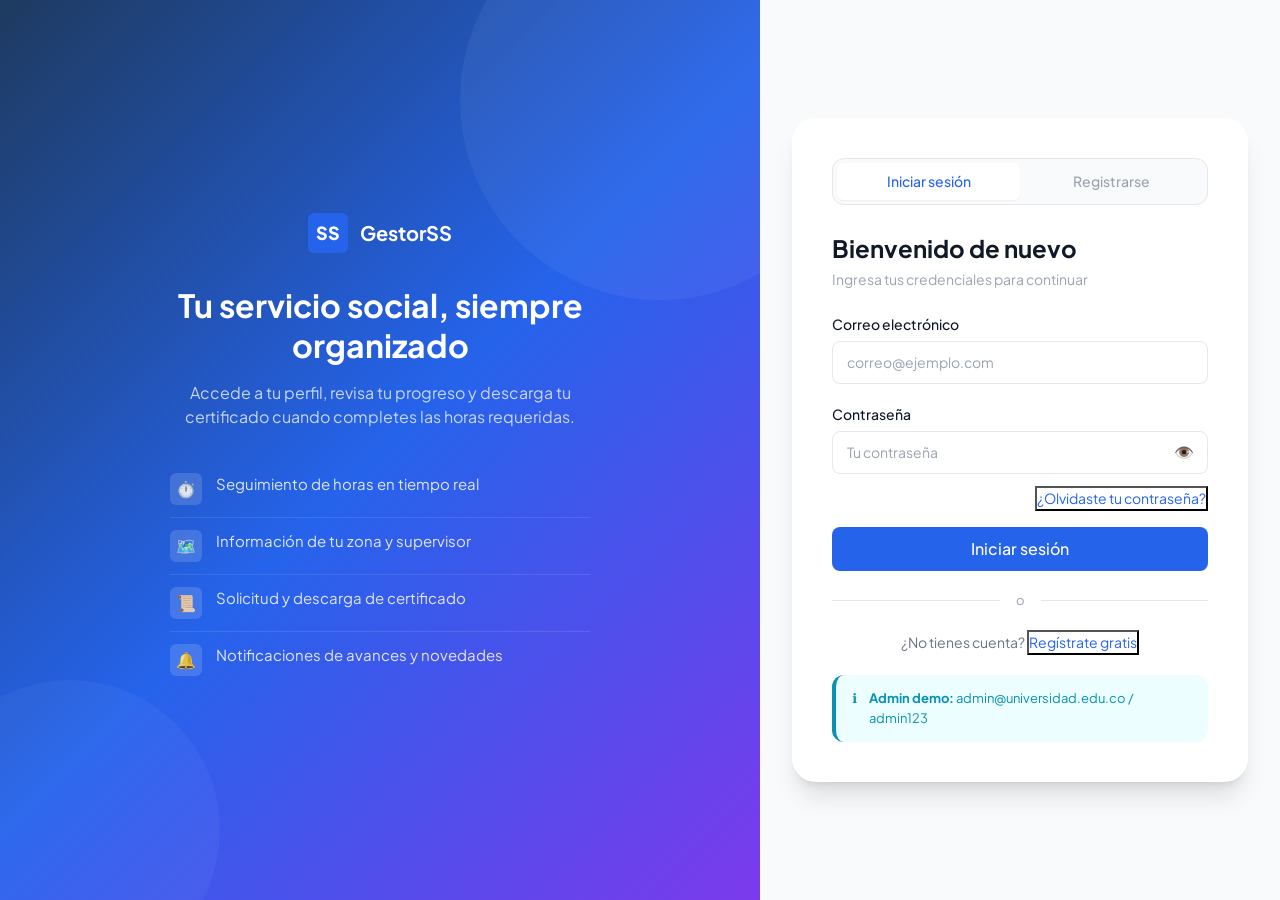
==== commit e7c88936: "v2" ====
--- a/admin/index.html
+++ b/admin/index.html
@@ -1063,7 +1063,7 @@
 
   // ── SSE ──
   function setupSSE() {
-    const token = localStorage.getItem('ss_token');
+    /*const token = localStorage.getItem('ss_token');
     const es = new EventSource('../api/sse?token=' + token);
     es.addEventListener('stats_updated', e => {
       const d = JSON.parse(e.data);
@@ -1073,7 +1073,7 @@
       document.getElementById('st-pending').textContent   = d.pending_certificates || '—';
       document.getElementById('st-hours').textContent     = (d.total_hours || 0) + 'h';
     });
-    es.onerror = () => { es.close(); setTimeout(setupSSE, 10000); };
+    es.onerror = () => { es.close(); setTimeout(setupSSE, 10000); };*/
   }
 
   // ── Helpers ──
